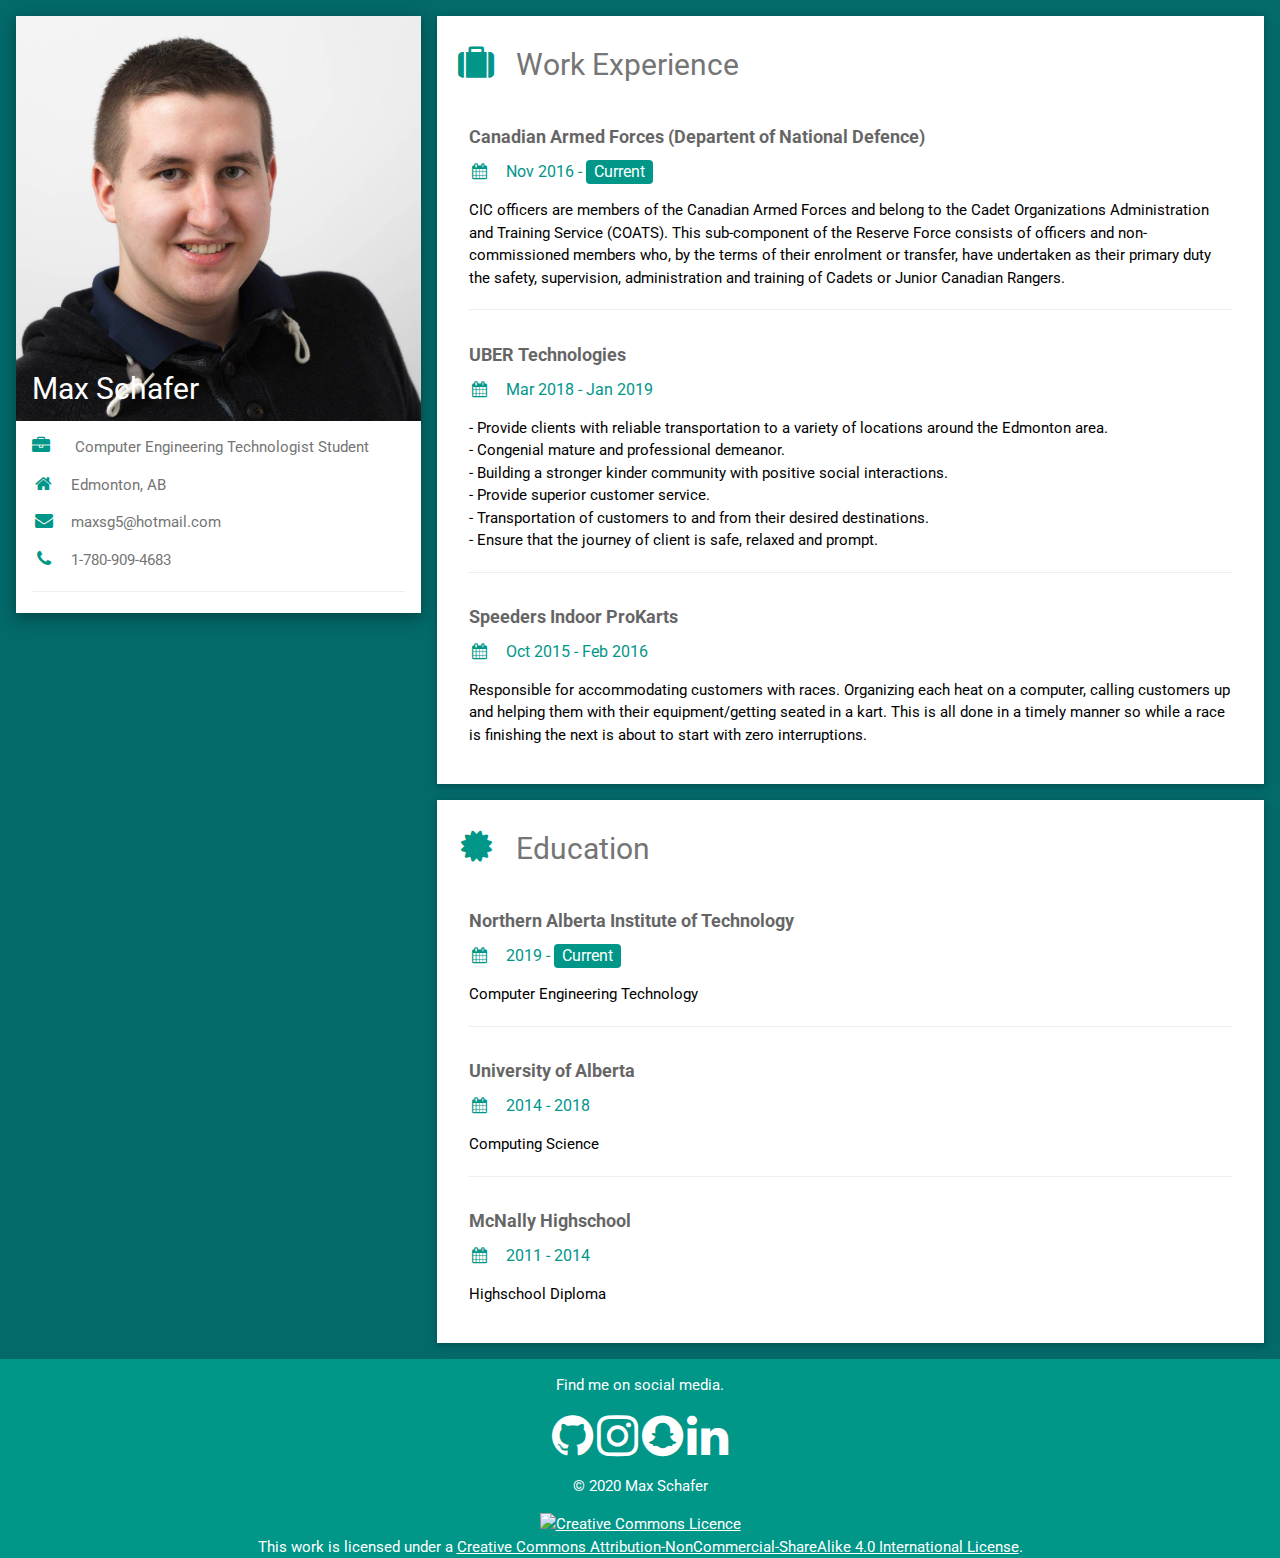
==== index.html @ 4a939232 "Add files via upload" ====
<!DOCTYPE html>
<html>
<title>Max Schafer</title>
<meta charset="UTF-8">
<meta name="viewport" content="width=device-width, initial-scale=1">
<link rel="stylesheet" href="https://www.w3schools.com/w3css/4/w3.css">
<link rel='stylesheet' href='https://fonts.googleapis.com/css?family=Roboto'>
<link rel="stylesheet" href="https://cdnjs.cloudflare.com/ajax/libs/font-awesome/4.7.0/css/font-awesome.min.css">
<style>
  html,
  body,
  h1,
  h2,
  h3,
  h4,
  h5,
  h6 {
    font-family: "Roboto", sans-serif
  }
</style>

<body style="background-color: rgb(4, 105, 105);">

  <!-- Page Container -->
  <div class="w3-content w3-margin-top" style="max-width:1400px;">

    <!-- The Grid -->
    <div class="w3-row-padding">

      <!-- Left Column -->
      <div class="w3-third">

        <div class="w3-white w3-text-grey w3-card-4">
          <div class="w3-display-container">
            <img src="./images/MaxPortrate.jpg" style="width:100%" alt="Avatar">
            <div class="w3-display-bottomleft w3-container w3-text-white">
              <h2>Max Schafer</h2>
            </div>
          </div>
          <div class="w3-container">
            <p><i class="fa fa-briefcase fa-fw w3-margin-right w3-large w3-text-teal" style="text-align: left;"></i><span> Computer Engineering Technologist Student</span></p>
            <p><i class="fa fa-home fa-fw w3-margin-right w3-large w3-text-teal"></i>Edmonton, AB</p>
            <p><i class="fa fa-envelope fa-fw w3-margin-right w3-large w3-text-teal"></i>maxsg5@hotmail.com</p>
            <p><i class="fa fa-phone fa-fw w3-margin-right w3-large w3-text-teal"></i>1-780-909-4683</p>
            <hr>

            <!-- <p class="w3-large"><b><i class="fa fa-asterisk fa-fw w3-margin-right w3-text-teal"></i>Skills</b></p>
          <p>Adobe Photoshop</p>
          <div class="w3-light-grey w3-round-xlarge w3-small">
            <div class="w3-container w3-center w3-round-xlarge w3-teal" style="width:90%">90%</div>
          </div>
          <p>Photography</p>
          <div class="w3-light-grey w3-round-xlarge w3-small">
            <div class="w3-container w3-center w3-round-xlarge w3-teal" style="width:80%">
              <div class="w3-center w3-text-white">80%</div>
            </div>
          </div>
          <p>Illustrator</p>
          <div class="w3-light-grey w3-round-xlarge w3-small">
            <div class="w3-container w3-center w3-round-xlarge w3-teal" style="width:75%">75%</div>
          </div>
          <p>Media</p>
          <div class="w3-light-grey w3-round-xlarge w3-small">
            <div class="w3-container w3-center w3-round-xlarge w3-teal" style="width:50%">50%</div>
          </div>
          <br> -->

            <!-- <p class="w3-large w3-text-theme"><b><i class="fa fa-globe fa-fw w3-margin-right w3-text-teal"></i>Languages</b></p>
          <p>English</p>
          <div class="w3-light-grey w3-round-xlarge">
            <div class="w3-round-xlarge w3-teal" style="height:24px;width:100%"></div>
          </div>
          <p>Spanish</p>
          <div class="w3-light-grey w3-round-xlarge">
            <div class="w3-round-xlarge w3-teal" style="height:24px;width:55%"></div>
          </div>
          <p>German</p>
          <div class="w3-light-grey w3-round-xlarge">
            <div class="w3-round-xlarge w3-teal" style="height:24px;width:25%"></div>
          </div>
          <br> -->
          </div>
        </div><br>

        <!-- End Left Column -->
      </div>

      <!-- Right Column -->
      <div class="w3-twothird">

        <div class="w3-container w3-card w3-white w3-margin-bottom">
          <h2 class="w3-text-grey w3-padding-16"><i
              class="fa fa-suitcase fa-fw w3-margin-right w3-xxlarge w3-text-teal"></i>Work Experience</h2>
          <div class="w3-container">
            <h5 class="w3-opacity"><b>Canadian Armed Forces (Departent of National Defence)</b></h5>
            <h6 class="w3-text-teal"><i class="fa fa-calendar fa-fw w3-margin-right"></i>Nov 2016 - <span
                class="w3-tag w3-teal w3-round">Current</span></h6>
            <p>CIC officers are members of the Canadian Armed Forces and belong to the Cadet Organizations
              Administration and Training Service (COATS). This sub-component of the Reserve Force consists of officers
              and non-commissioned members who, by the terms of their enrolment or transfer, have undertaken as their
              primary duty the safety, supervision, administration and training of Cadets or Junior Canadian Rangers.
            </p>
            <hr>
          </div>
          <div class="w3-container">
            <h5 class="w3-opacity"><b>UBER Technologies</b></h5>
            <h6 class="w3-text-teal"><i class="fa fa-calendar fa-fw w3-margin-right"></i>Mar 2018 - Jan 2019</h6>
            <p>- Provide clients with reliable transportation to a variety of locations around the Edmonton area. <br>

              - Congenial mature and professional demeanor. <br>

              - Building a stronger kinder community with positive social interactions. <br>

              - Provide superior customer service. <br>

              - Transportation of customers to and from their desired destinations. <br>

              - Ensure that the journey of client is safe, relaxed and prompt.</p>
            <hr>
          </div>
          <div class="w3-container">
            <h5 class="w3-opacity"><b>Speeders Indoor ProKarts</b></h5>
            <h6 class="w3-text-teal"><i class="fa fa-calendar fa-fw w3-margin-right"></i>Oct 2015 - Feb 2016</h6>
            <p>Responsible for accommodating customers with races. Organizing each heat on a computer, calling customers
              up and helping them with their equipment/getting seated in a kart. This is all done in a timely manner so
              while a race is finishing the next is about to start with zero interruptions. </p><br>
          </div>
        </div>

        <div class="w3-container w3-card w3-white">
          <h2 class="w3-text-grey w3-padding-16"><i
              class="fa fa-certificate fa-fw w3-margin-right w3-xxlarge w3-text-teal"></i>Education</h2>
          <div class="w3-container">
            <h5 class="w3-opacity"><b>Northern Alberta Institute of Technology</b></h5>
            <h6 class="w3-text-teal"><i class="fa fa-calendar fa-fw w3-margin-right"></i>2019 - <span
                class="w3-tag w3-teal w3-round">Current</span> </h6>
            <p>Computer Engineering Technology</p>
            <hr>
          </div>
          <div class="w3-container">
            <h5 class="w3-opacity"><b>University of Alberta</b></h5>
            <h6 class="w3-text-teal"><i class="fa fa-calendar fa-fw w3-margin-right"></i>2014 - 2018</h6>
            <p>Computing Science</p>
            <hr>
          </div>
          <div class="w3-container">
            <h5 class="w3-opacity"><b>McNally Highschool</b></h5>
            <h6 class="w3-text-teal"><i class="fa fa-calendar fa-fw w3-margin-right"></i>2011 - 2014</h6>
            <p>Highschool Diploma</p><br>
          </div>
        </div>

        <!-- End Right Column -->
      </div>

      <!-- End Grid -->
    </div>

    <!-- End Page Container -->
  </div>
  <div>
    <!-- <script type="text/javascript" src="https://form.jotform.com/jsform/200468021075244"></script> -->
    
    <script src="https://form.jotform.com/cardforms/feedbackEmbedButton.min.js"></script>
    <script>
      new JF_FeedbackEmbedButton({
        
        buttonText: "Get Feedback",
        buttonFontColor: "#FFFFFF",
        buttonBackgroundColor: "#007FEF",
        buttonSide: "Bottom",
        buttonAlign: "Right",
        buttonIcon: "questionMark",
        formId: 200468021075244
      });
    </script>
    
  </div>

  <footer class="w3-container w3-teal w3-center w3-margin-top">
    <p>Find me on social media.</p>
    
    <a href="https://github.com/maxsg5"><i class="fa fa-github w3-hover-opacity" style="font-size: 48px;"> </i></a>
    <a href="https://www.instagram.com/maxsg5/"><i class="fa fa-instagram w3-hover-opacity" style="font-size: 48px;"> </i></a>
    <a href="./snapcode.html"><i class="fa fa-snapchat w3-hover-opacity"style="font-size: 48px;"></i></a>
    
    
   <a href="https://www.linkedin.com/in/max-schafer-111237116/"> <i class="fa fa-linkedin w3-hover-opacity"style="font-size: 48px;"> </i></a>
    <p>&copy; 2020 Max Schafer</p>
    <a rel="license" href="http://creativecommons.org/licenses/by-nc-sa/4.0/"><img alt="Creative Commons Licence" style="border-width:0" src="https://i.creativecommons.org/l/by-nc-sa/4.0/80x15.png" /></a><br />This work is licensed under a <a rel="license" href="http://creativecommons.org/licenses/by-nc-sa/4.0/">Creative Commons Attribution-NonCommercial-ShareAlike 4.0 International License</a>.
  </footer>


  <!-- The core Firebase JS SDK is always required and must be listed first -->
<script src="https://www.gstatic.com/firebasejs/7.8.2/firebase-app.js"></script>

<!-- TODO: Add SDKs for Firebase products that you want to use
     https://firebase.google.com/docs/web/setup#available-libraries -->
<script src="https://www.gstatic.com/firebasejs/7.8.2/firebase-analytics.js"></script>

<script>
  // Your web app's Firebase configuration
  var firebaseConfig = {
    apiKey: "AIzaSyDOmaVkxDF9QyHuvHwmJNQAxhRrJM0DXfo",
    authDomain: "test-768f8.firebaseapp.com",
    databaseURL: "https://test-768f8.firebaseio.com",
    projectId: "test-768f8",
    storageBucket: "test-768f8.appspot.com",
    messagingSenderId: "514478300802",
    appId: "1:514478300802:web:edddce5c57ecd066829e9b",
    measurementId: "G-LWN99QK618"
  };
  // Initialize Firebase
  firebase.initializeApp(firebaseConfig);
  firebase.analytics();
</script>


</body>

</html>
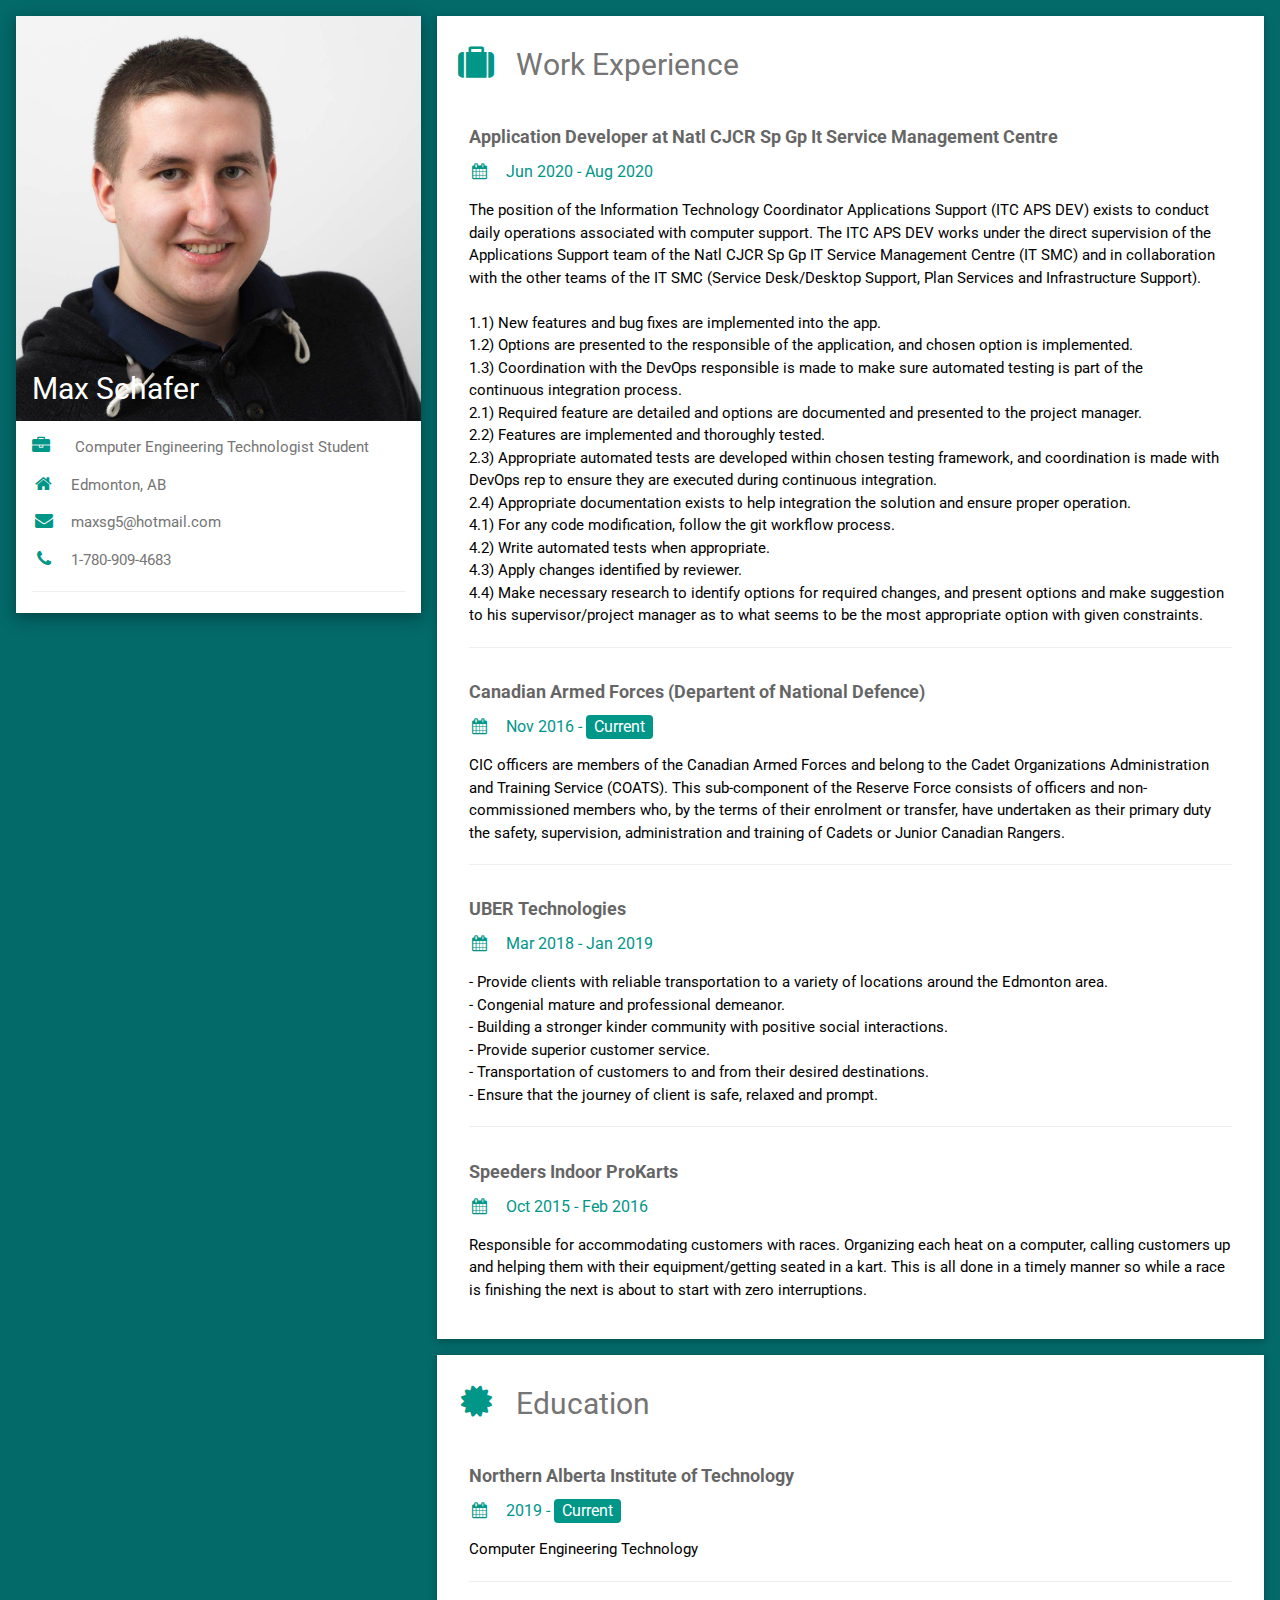
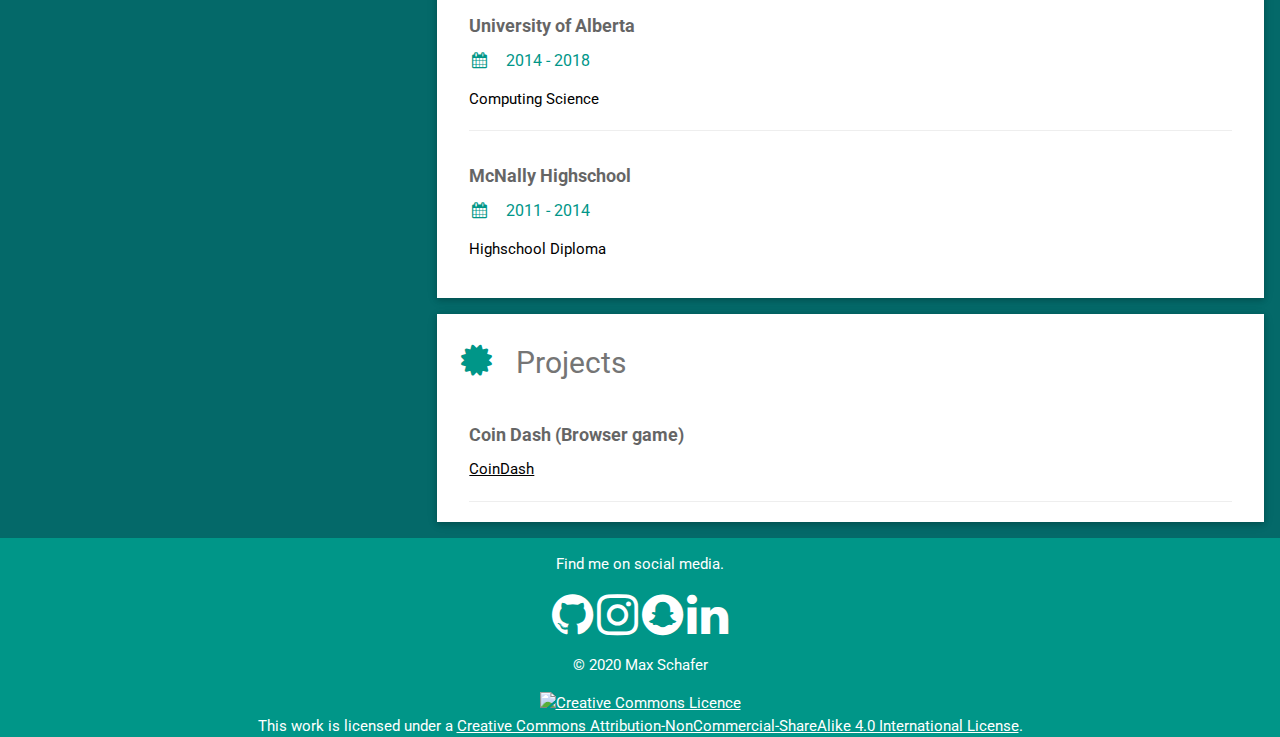
==== commit af109872: "Update index.html" ====
--- a/index.html
+++ b/index.html
@@ -38,7 +38,8 @@
             </div>
           </div>
           <div class="w3-container">
-            <p><i class="fa fa-briefcase fa-fw w3-margin-right w3-large w3-text-teal" style="text-align: left;"></i><span> Computer Engineering Technologist Student</span></p>
+            <p><i class="fa fa-briefcase fa-fw w3-margin-right w3-large w3-text-teal"
+                style="text-align: left;"></i><span> Computer Engineering Technologist Student</span></p>
             <p><i class="fa fa-home fa-fw w3-margin-right w3-large w3-text-teal"></i>Edmonton, AB</p>
             <p><i class="fa fa-envelope fa-fw w3-margin-right w3-large w3-text-teal"></i>maxsg5@hotmail.com</p>
             <p><i class="fa fa-phone fa-fw w3-margin-right w3-large w3-text-teal"></i>1-780-909-4683</p>
@@ -91,6 +92,39 @@
         <div class="w3-container w3-card w3-white w3-margin-bottom">
           <h2 class="w3-text-grey w3-padding-16"><i
               class="fa fa-suitcase fa-fw w3-margin-right w3-xxlarge w3-text-teal"></i>Work Experience</h2>
+
+          <div class="w3-container">
+            <h5 class="w3-opacity"><b>Application Developer at Natl CJCR Sp Gp It Service Management Centre</b></h5>
+            <h6 class="w3-text-teal"><i class="fa fa-calendar fa-fw w3-margin-right"></i>Jun 2020 - Aug 2020</h6>
+            <p>The position of the Information Technology Coordinator Applications Support (ITC APS DEV) exists to
+              conduct daily operations associated with computer support. The ITC APS DEV works under the direct
+              supervision of the Applications Support team of the Natl CJCR Sp Gp IT Service Management Centre (IT SMC)
+              and in collaboration with the other teams of the IT SMC (Service Desk/Desktop Support, Plan Services and
+              Infrastructure Support). <br> <br>
+
+              1.1) New features and bug fixes are implemented into the app. <br>
+              1.2) Options are presented to the responsible of the application, and chosen option is implemented.<br>
+              1.3) Coordination with the DevOps responsible is made to make sure automated testing is part of the<br>
+                  continuous integration process. <br>
+
+              2.1) Required feature are detailed and options are documented and presented to the project manager.<br>
+              2.2) Features are implemented and thoroughly tested.<br>
+              2.3) Appropriate automated tests are developed within chosen testing framework, and coordination is made
+                   with DevOps rep to ensure they are executed during continuous integration.<br>
+              2.4) Appropriate documentation exists to help integration the solution and ensure proper operation.<br>
+
+              4.1) For any code modification, follow the git workflow process.<br>
+              4.2) Write automated tests when appropriate.<br>
+              4.3) Apply changes identified by reviewer.<br>
+              4.4) Make necessary research to identify options for required changes, and present options and make
+              suggestion to his supervisor/project manager as to what seems to be the most appropriate option with given
+              constraints. <br>
+
+            </p>
+            <hr>
+          </div>
+
+
           <div class="w3-container">
             <h5 class="w3-opacity"><b>Canadian Armed Forces (Departent of National Defence)</b></h5>
             <h6 class="w3-text-teal"><i class="fa fa-calendar fa-fw w3-margin-right"></i>Nov 2016 - <span
@@ -127,7 +161,7 @@
           </div>
         </div>
 
-        <div class="w3-container w3-card w3-white">
+        <div class="w3-container w3-card w3-white w3-margin-bottom">
           <h2 class="w3-text-grey w3-padding-16"><i
               class="fa fa-certificate fa-fw w3-margin-right w3-xxlarge w3-text-teal"></i>Education</h2>
           <div class="w3-container">
@@ -150,6 +184,15 @@
           </div>
         </div>
 
+        <div class="w3-container w3-card w3-white">
+          <h2 class="w3-text-grey w3-padding-16"><i
+              class="fa fa-certificate fa-fw w3-margin-right w3-xxlarge w3-text-teal"></i>Projects</h2>
+              <div class="w3-container">
+                <h5 class="w3-opacity"><b>Coin Dash (Browser game)</b></h5>
+                <a href="https://maxsg5.github.io/CoinDash/">CoinDash</a>
+                <hr>
+              </div>
+
         <!-- End Right Column -->
       </div>
 
@@ -160,11 +203,11 @@
   </div>
   <div>
     <!-- <script type="text/javascript" src="https://form.jotform.com/jsform/200468021075244"></script> -->
-    
+
     <script src="https://form.jotform.com/cardforms/feedbackEmbedButton.min.js"></script>
     <script>
       new JF_FeedbackEmbedButton({
-        
+
         buttonText: "Get Feedback",
         buttonFontColor: "#FFFFFF",
         buttonBackgroundColor: "#007FEF",
@@ -174,46 +217,51 @@
         formId: 200468021075244
       });
     </script>
-    
+
   </div>
 
   <footer class="w3-container w3-teal w3-center w3-margin-top">
     <p>Find me on social media.</p>
-    
+
     <a href="https://github.com/maxsg5"><i class="fa fa-github w3-hover-opacity" style="font-size: 48px;"> </i></a>
-    <a href="https://www.instagram.com/maxsg5/"><i class="fa fa-instagram w3-hover-opacity" style="font-size: 48px;"> </i></a>
-    <a href="./snapcode.html"><i class="fa fa-snapchat w3-hover-opacity"style="font-size: 48px;"></i></a>
-    
-    
-   <a href="https://www.linkedin.com/in/max-schafer-111237116/"> <i class="fa fa-linkedin w3-hover-opacity"style="font-size: 48px;"> </i></a>
+    <a href="https://www.instagram.com/maxsg5/"><i class="fa fa-instagram w3-hover-opacity" style="font-size: 48px;">
+      </i></a>
+    <a href="./snapcode.html"><i class="fa fa-snapchat w3-hover-opacity" style="font-size: 48px;"></i></a>
+
+
+    <a href="https://www.linkedin.com/in/max-schafer-111237116/"> <i class="fa fa-linkedin w3-hover-opacity"
+        style="font-size: 48px;"> </i></a>
     <p>&copy; 2020 Max Schafer</p>
-    <a rel="license" href="http://creativecommons.org/licenses/by-nc-sa/4.0/"><img alt="Creative Commons Licence" style="border-width:0" src="https://i.creativecommons.org/l/by-nc-sa/4.0/80x15.png" /></a><br />This work is licensed under a <a rel="license" href="http://creativecommons.org/licenses/by-nc-sa/4.0/">Creative Commons Attribution-NonCommercial-ShareAlike 4.0 International License</a>.
+    <a rel="license" href="http://creativecommons.org/licenses/by-nc-sa/4.0/"><img alt="Creative Commons Licence"
+        style="border-width:0" src="https://i.creativecommons.org/l/by-nc-sa/4.0/80x15.png" /></a><br />This work is
+    licensed under a <a rel="license" href="http://creativecommons.org/licenses/by-nc-sa/4.0/">Creative Commons
+      Attribution-NonCommercial-ShareAlike 4.0 International License</a>.
   </footer>
 
 
   <!-- The core Firebase JS SDK is always required and must be listed first -->
-<script src="https://www.gstatic.com/firebasejs/7.8.2/firebase-app.js"></script>
-
-<!-- TODO: Add SDKs for Firebase products that you want to use
+  <script src="https://www.gstatic.com/firebasejs/7.8.2/firebase-app.js"></script>
+
+  <!-- TODO: Add SDKs for Firebase products that you want to use
      https://firebase.google.com/docs/web/setup#available-libraries -->
-<script src="https://www.gstatic.com/firebasejs/7.8.2/firebase-analytics.js"></script>
-
-<script>
-  // Your web app's Firebase configuration
-  var firebaseConfig = {
-    apiKey: "AIzaSyDOmaVkxDF9QyHuvHwmJNQAxhRrJM0DXfo",
-    authDomain: "test-768f8.firebaseapp.com",
-    databaseURL: "https://test-768f8.firebaseio.com",
-    projectId: "test-768f8",
-    storageBucket: "test-768f8.appspot.com",
-    messagingSenderId: "514478300802",
-    appId: "1:514478300802:web:edddce5c57ecd066829e9b",
-    measurementId: "G-LWN99QK618"
-  };
-  // Initialize Firebase
-  firebase.initializeApp(firebaseConfig);
-  firebase.analytics();
-</script>
+  <script src="https://www.gstatic.com/firebasejs/7.8.2/firebase-analytics.js"></script>
+
+  <script>
+    // Your web app's Firebase configuration
+    var firebaseConfig = {
+      apiKey: "AIzaSyDOmaVkxDF9QyHuvHwmJNQAxhRrJM0DXfo",
+      authDomain: "test-768f8.firebaseapp.com",
+      databaseURL: "https://test-768f8.firebaseio.com",
+      projectId: "test-768f8",
+      storageBucket: "test-768f8.appspot.com",
+      messagingSenderId: "514478300802",
+      appId: "1:514478300802:web:edddce5c57ecd066829e9b",
+      measurementId: "G-LWN99QK618"
+    };
+    // Initialize Firebase
+    firebase.initializeApp(firebaseConfig);
+    firebase.analytics();
+  </script>
 
 
 </body>
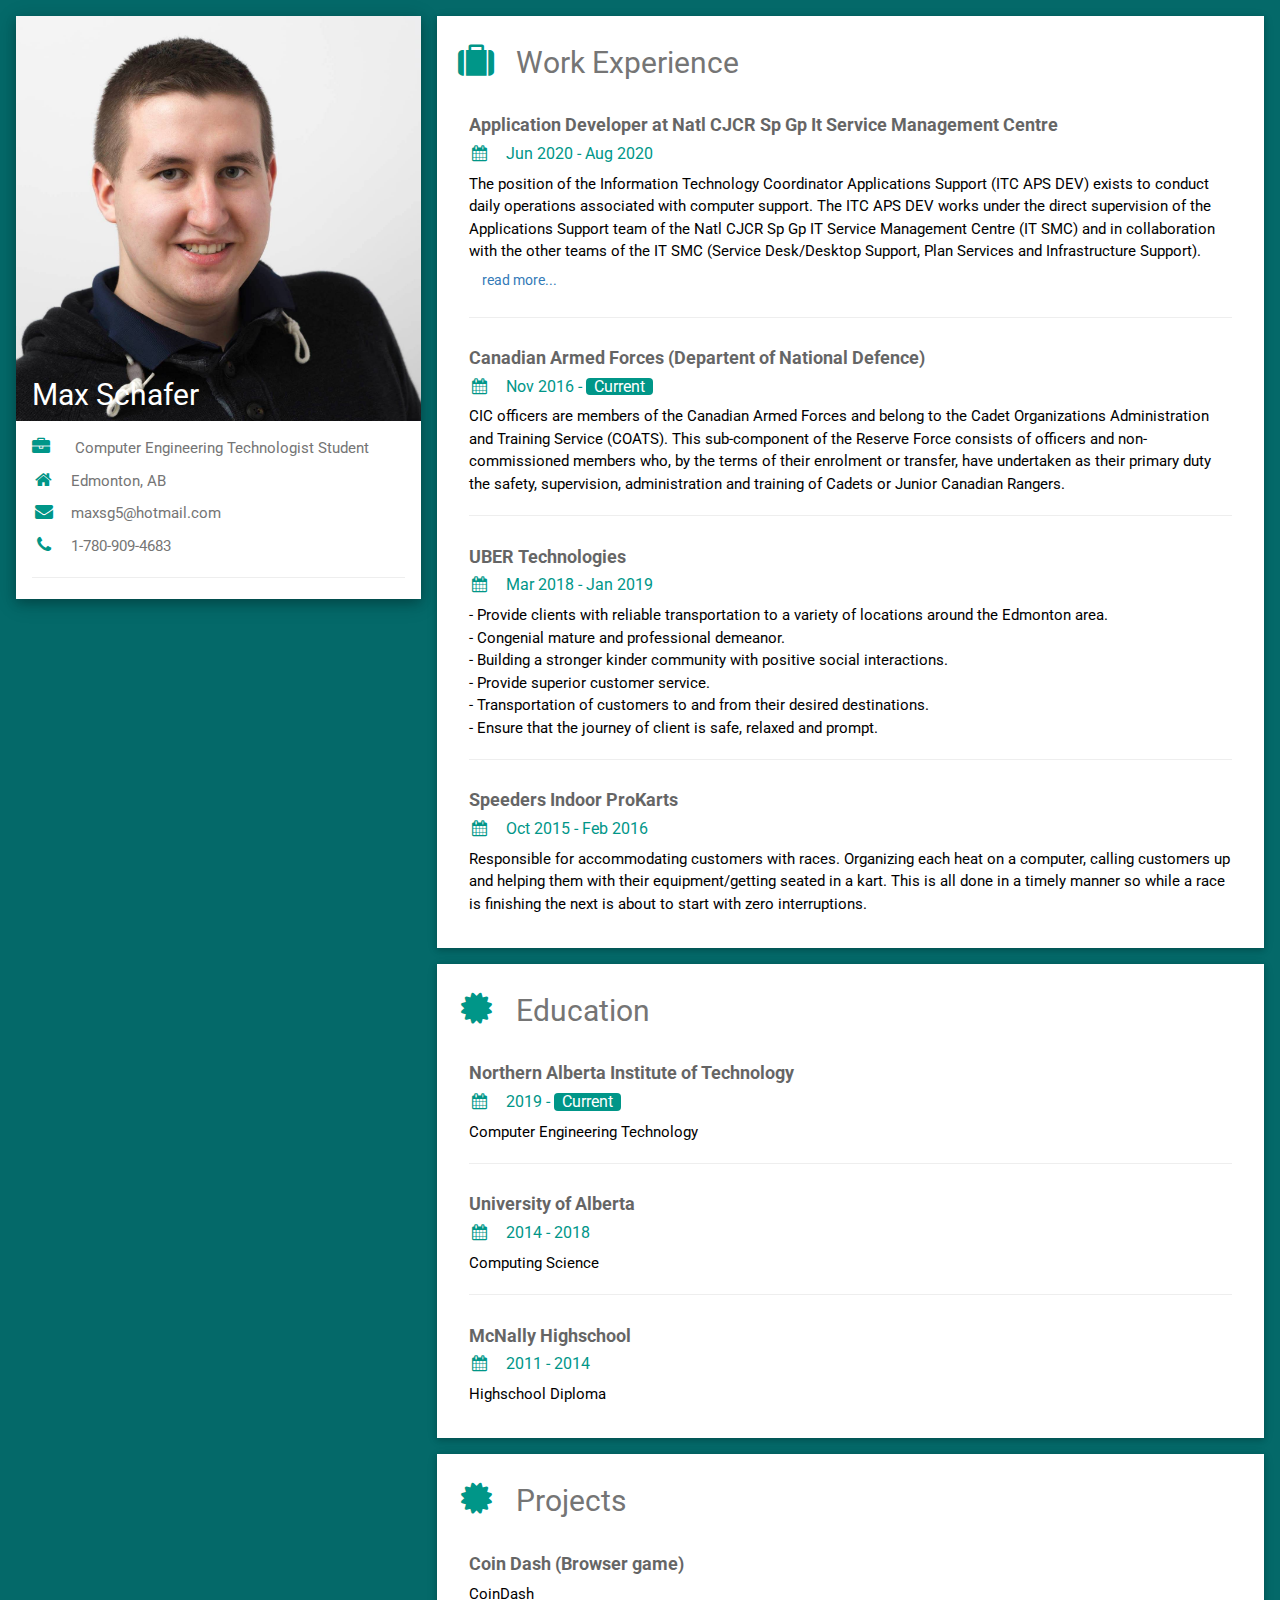
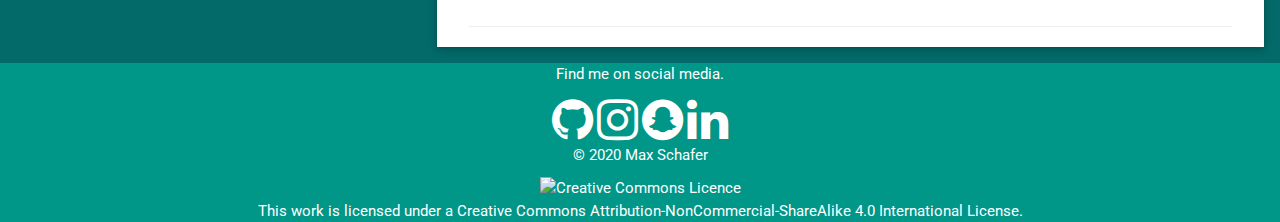
==== commit 3a89b7e3: "Update index.html" ====
--- a/index.html
+++ b/index.html
@@ -3,6 +3,14 @@
 <title>Max Schafer</title>
 <meta charset="UTF-8">
 <meta name="viewport" content="width=device-width, initial-scale=1">
+<!-- Latest compiled and minified CSS -->
+<link rel="stylesheet" href="https://maxcdn.bootstrapcdn.com/bootstrap/3.4.1/css/bootstrap.min.css">
+
+<!-- jQuery library -->
+<script src="https://ajax.googleapis.com/ajax/libs/jquery/3.5.1/jquery.min.js"></script>
+
+<!-- Latest compiled JavaScript -->
+<script src="https://maxcdn.bootstrapcdn.com/bootstrap/3.4.1/js/bootstrap.min.js"></script>
 <link rel="stylesheet" href="https://www.w3schools.com/w3css/4/w3.css">
 <link rel='stylesheet' href='https://fonts.googleapis.com/css?family=Roboto'>
 <link rel="stylesheet" href="https://cdnjs.cloudflare.com/ajax/libs/font-awesome/4.7.0/css/font-awesome.min.css">
@@ -37,7 +45,7 @@
               <h2>Max Schafer</h2>
             </div>
           </div>
-          <div class="w3-container">
+          <div class="w3-container w3-margin-top">
             <p><i class="fa fa-briefcase fa-fw w3-margin-right w3-large w3-text-teal"
                 style="text-align: left;"></i><span> Computer Engineering Technologist Student</span></p>
             <p><i class="fa fa-home fa-fw w3-margin-right w3-large w3-text-teal"></i>Edmonton, AB</p>
@@ -100,17 +108,19 @@
               conduct daily operations associated with computer support. The ITC APS DEV works under the direct
               supervision of the Applications Support team of the Natl CJCR Sp Gp IT Service Management Centre (IT SMC)
               and in collaboration with the other teams of the IT SMC (Service Desk/Desktop Support, Plan Services and
-              Infrastructure Support). <br> <br>
-
+              Infrastructure Support). <br>
+
+              <button type="button" class="btn btn-link" data-toggle="collapse" data-target="#demo">read more...</button>
+            <div id="demo" class="collapse">
               1.1) New features and bug fixes are implemented into the app. <br>
               1.2) Options are presented to the responsible of the application, and chosen option is implemented.<br>
               1.3) Coordination with the DevOps responsible is made to make sure automated testing is part of the<br>
-                  continuous integration process. <br>
+              continuous integration process. <br>
 
               2.1) Required feature are detailed and options are documented and presented to the project manager.<br>
               2.2) Features are implemented and thoroughly tested.<br>
               2.3) Appropriate automated tests are developed within chosen testing framework, and coordination is made
-                   with DevOps rep to ensure they are executed during continuous integration.<br>
+              with DevOps rep to ensure they are executed during continuous integration.<br>
               2.4) Appropriate documentation exists to help integration the solution and ensure proper operation.<br>
 
               4.1) For any code modification, follow the git workflow process.<br>
@@ -118,7 +128,9 @@
               4.3) Apply changes identified by reviewer.<br>
               4.4) Make necessary research to identify options for required changes, and present options and make
               suggestion to his supervisor/project manager as to what seems to be the most appropriate option with given
-              constraints. <br>
+              constraints.
+            </div>
+            
 
             </p>
             <hr>
@@ -187,83 +199,46 @@
         <div class="w3-container w3-card w3-white">
           <h2 class="w3-text-grey w3-padding-16"><i
               class="fa fa-certificate fa-fw w3-margin-right w3-xxlarge w3-text-teal"></i>Projects</h2>
-              <div class="w3-container">
-                <h5 class="w3-opacity"><b>Coin Dash (Browser game)</b></h5>
-                <a href="https://maxsg5.github.io/CoinDash/">CoinDash</a>
-                <hr>
-              </div>
-
-        <!-- End Right Column -->
+          <div class="w3-container">
+            <h5 class="w3-opacity"><b>Coin Dash (Browser game)</b></h5>
+            <a href="https://maxsg5.github.io/CoinDash/">CoinDash</a>
+            <hr>
+          </div>
+
+          <!-- End Right Column -->
+        </div>
+
+        <!-- End Grid -->
       </div>
 
-      <!-- End Grid -->
+      <!-- End Page Container -->
     </div>
-
-    <!-- End Page Container -->
-  </div>
-  <div>
-    <!-- <script type="text/javascript" src="https://form.jotform.com/jsform/200468021075244"></script> -->
-
-    <script src="https://form.jotform.com/cardforms/feedbackEmbedButton.min.js"></script>
-    <script>
-      new JF_FeedbackEmbedButton({
-
-        buttonText: "Get Feedback",
-        buttonFontColor: "#FFFFFF",
-        buttonBackgroundColor: "#007FEF",
-        buttonSide: "Bottom",
-        buttonAlign: "Right",
-        buttonIcon: "questionMark",
-        formId: 200468021075244
-      });
-    </script>
-
-  </div>
-
-  <footer class="w3-container w3-teal w3-center w3-margin-top">
-    <p>Find me on social media.</p>
-
-    <a href="https://github.com/maxsg5"><i class="fa fa-github w3-hover-opacity" style="font-size: 48px;"> </i></a>
-    <a href="https://www.instagram.com/maxsg5/"><i class="fa fa-instagram w3-hover-opacity" style="font-size: 48px;">
-      </i></a>
-    <a href="./snapcode.html"><i class="fa fa-snapchat w3-hover-opacity" style="font-size: 48px;"></i></a>
-
-
-    <a href="https://www.linkedin.com/in/max-schafer-111237116/"> <i class="fa fa-linkedin w3-hover-opacity"
-        style="font-size: 48px;"> </i></a>
-    <p>&copy; 2020 Max Schafer</p>
-    <a rel="license" href="http://creativecommons.org/licenses/by-nc-sa/4.0/"><img alt="Creative Commons Licence"
-        style="border-width:0" src="https://i.creativecommons.org/l/by-nc-sa/4.0/80x15.png" /></a><br />This work is
-    licensed under a <a rel="license" href="http://creativecommons.org/licenses/by-nc-sa/4.0/">Creative Commons
-      Attribution-NonCommercial-ShareAlike 4.0 International License</a>.
-  </footer>
-
-
-  <!-- The core Firebase JS SDK is always required and must be listed first -->
-  <script src="https://www.gstatic.com/firebasejs/7.8.2/firebase-app.js"></script>
-
-  <!-- TODO: Add SDKs for Firebase products that you want to use
-     https://firebase.google.com/docs/web/setup#available-libraries -->
-  <script src="https://www.gstatic.com/firebasejs/7.8.2/firebase-analytics.js"></script>
-
-  <script>
-    // Your web app's Firebase configuration
-    var firebaseConfig = {
-      apiKey: "AIzaSyDOmaVkxDF9QyHuvHwmJNQAxhRrJM0DXfo",
-      authDomain: "test-768f8.firebaseapp.com",
-      databaseURL: "https://test-768f8.firebaseio.com",
-      projectId: "test-768f8",
-      storageBucket: "test-768f8.appspot.com",
-      messagingSenderId: "514478300802",
-      appId: "1:514478300802:web:edddce5c57ecd066829e9b",
-      measurementId: "G-LWN99QK618"
-    };
-    // Initialize Firebase
-    firebase.initializeApp(firebaseConfig);
-    firebase.analytics();
-  </script>
+    
+
+    <footer class="w3-container w3-teal w3-center w3-margin-top">
+      <p>Find me on social media.</p>
+
+      <a href="https://github.com/maxsg5"><i class="fa fa-github w3-hover-opacity" style="font-size: 48px;"> </i></a>
+      <a href="https://www.instagram.com/maxsg5/"><i class="fa fa-instagram w3-hover-opacity" style="font-size: 48px;">
+        </i></a>
+      <a href="./snapcode.html"><i class="fa fa-snapchat w3-hover-opacity" style="font-size: 48px;"></i></a>
+
+
+      <a href="https://www.linkedin.com/in/max-schafer-111237116/"> <i class="fa fa-linkedin w3-hover-opacity"
+          style="font-size: 48px;"> </i></a>
+      <p>&copy; 2020 Max Schafer</p>
+      <a rel="license" href="http://creativecommons.org/licenses/by-nc-sa/4.0/"><img alt="Creative Commons Licence"
+          style="border-width:0" src="https://i.creativecommons.org/l/by-nc-sa/4.0/80x15.png" /></a><br />This work is
+      licensed under a <a rel="license" href="http://creativecommons.org/licenses/by-nc-sa/4.0/">Creative Commons
+        Attribution-NonCommercial-ShareAlike 4.0 International License</a>.
+    </footer>
+
+
+
+
+   
 
 
 </body>
 
-</html>+</html>
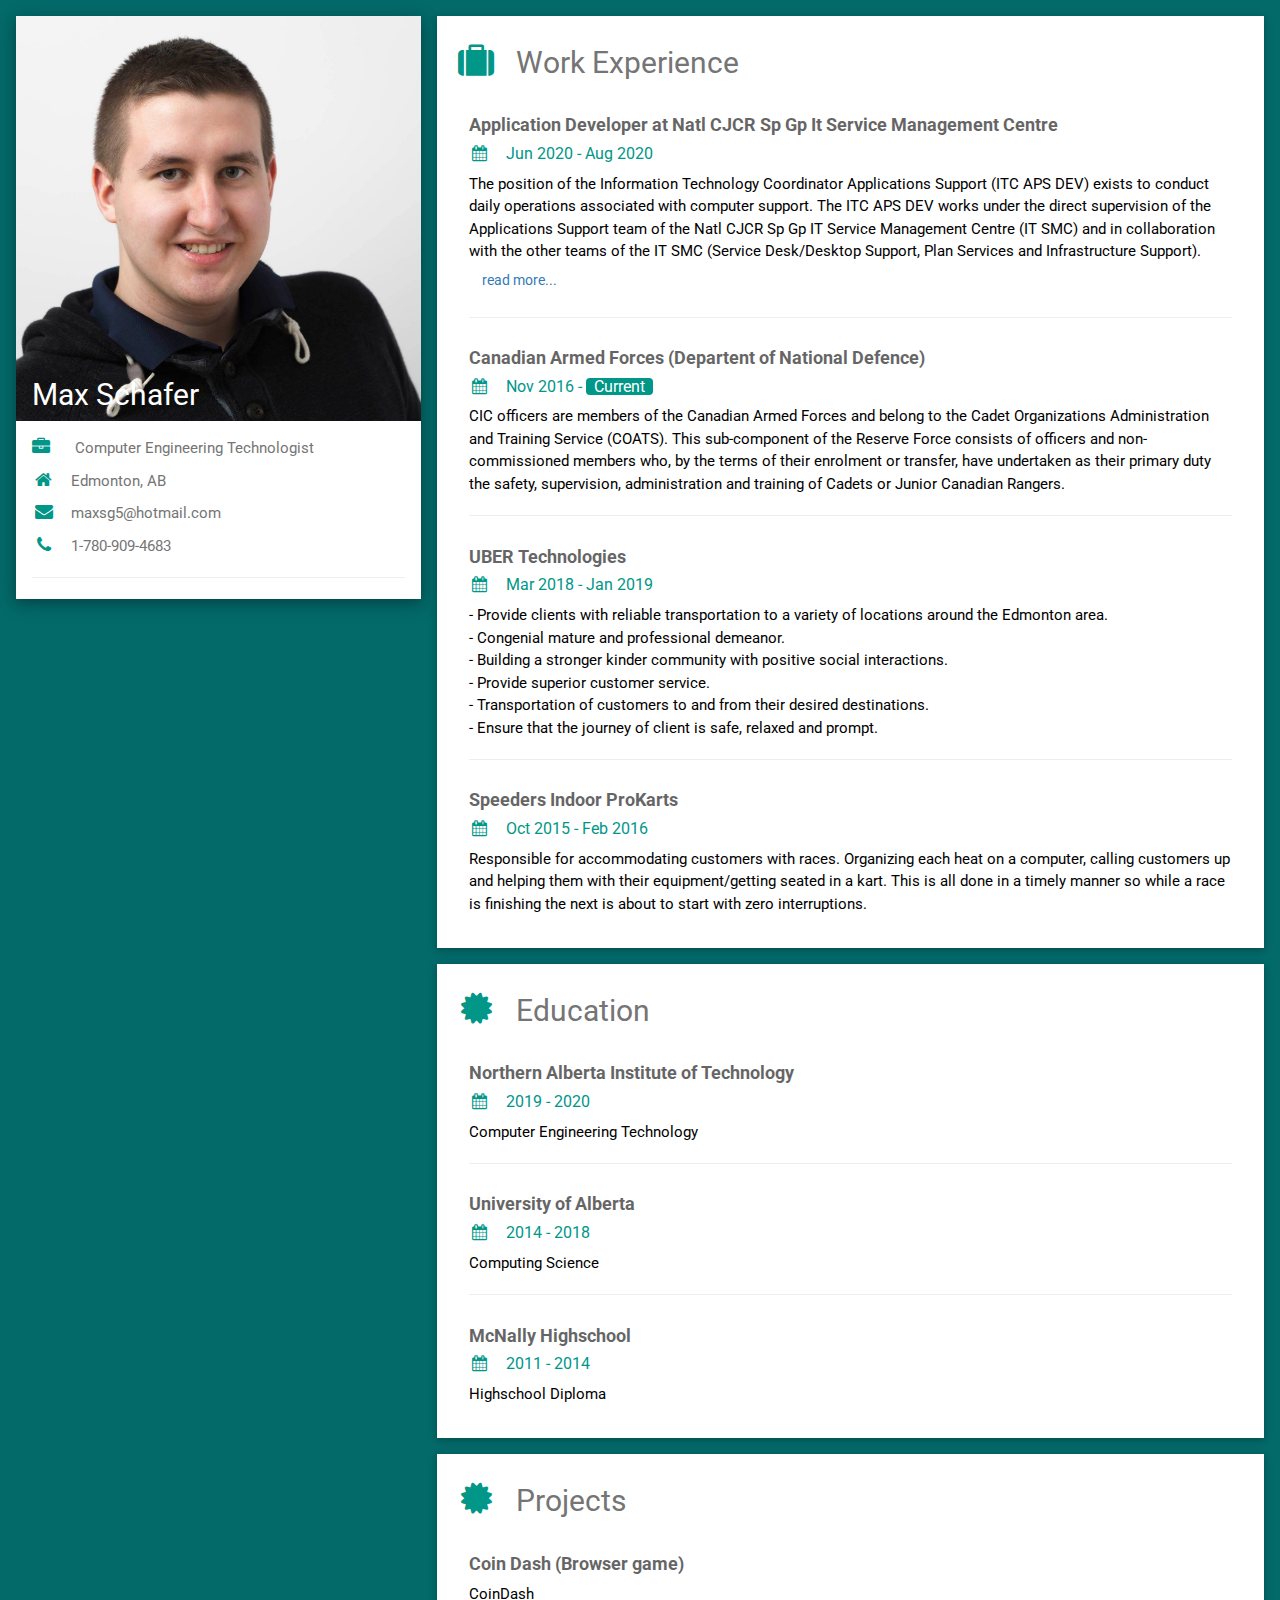
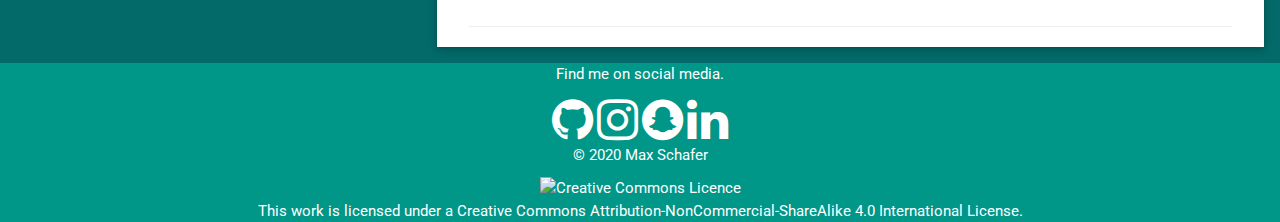
==== commit d34ae032: "Update index.html" ====
--- a/index.html
+++ b/index.html
@@ -47,47 +47,13 @@
           </div>
           <div class="w3-container w3-margin-top">
             <p><i class="fa fa-briefcase fa-fw w3-margin-right w3-large w3-text-teal"
-                style="text-align: left;"></i><span> Computer Engineering Technologist Student</span></p>
+                style="text-align: left;"></i><span> Computer Engineering Technologist</span></p>
             <p><i class="fa fa-home fa-fw w3-margin-right w3-large w3-text-teal"></i>Edmonton, AB</p>
             <p><i class="fa fa-envelope fa-fw w3-margin-right w3-large w3-text-teal"></i>maxsg5@hotmail.com</p>
             <p><i class="fa fa-phone fa-fw w3-margin-right w3-large w3-text-teal"></i>1-780-909-4683</p>
             <hr>
 
-            <!-- <p class="w3-large"><b><i class="fa fa-asterisk fa-fw w3-margin-right w3-text-teal"></i>Skills</b></p>
-          <p>Adobe Photoshop</p>
-          <div class="w3-light-grey w3-round-xlarge w3-small">
-            <div class="w3-container w3-center w3-round-xlarge w3-teal" style="width:90%">90%</div>
-          </div>
-          <p>Photography</p>
-          <div class="w3-light-grey w3-round-xlarge w3-small">
-            <div class="w3-container w3-center w3-round-xlarge w3-teal" style="width:80%">
-              <div class="w3-center w3-text-white">80%</div>
-            </div>
-          </div>
-          <p>Illustrator</p>
-          <div class="w3-light-grey w3-round-xlarge w3-small">
-            <div class="w3-container w3-center w3-round-xlarge w3-teal" style="width:75%">75%</div>
-          </div>
-          <p>Media</p>
-          <div class="w3-light-grey w3-round-xlarge w3-small">
-            <div class="w3-container w3-center w3-round-xlarge w3-teal" style="width:50%">50%</div>
-          </div>
-          <br> -->
-
-            <!-- <p class="w3-large w3-text-theme"><b><i class="fa fa-globe fa-fw w3-margin-right w3-text-teal"></i>Languages</b></p>
-          <p>English</p>
-          <div class="w3-light-grey w3-round-xlarge">
-            <div class="w3-round-xlarge w3-teal" style="height:24px;width:100%"></div>
-          </div>
-          <p>Spanish</p>
-          <div class="w3-light-grey w3-round-xlarge">
-            <div class="w3-round-xlarge w3-teal" style="height:24px;width:55%"></div>
-          </div>
-          <p>German</p>
-          <div class="w3-light-grey w3-round-xlarge">
-            <div class="w3-round-xlarge w3-teal" style="height:24px;width:25%"></div>
-          </div>
-          <br> -->
+
           </div>
         </div><br>
 
@@ -178,8 +144,7 @@
               class="fa fa-certificate fa-fw w3-margin-right w3-xxlarge w3-text-teal"></i>Education</h2>
           <div class="w3-container">
             <h5 class="w3-opacity"><b>Northern Alberta Institute of Technology</b></h5>
-            <h6 class="w3-text-teal"><i class="fa fa-calendar fa-fw w3-margin-right"></i>2019 - <span
-                class="w3-tag w3-teal w3-round">Current</span> </h6>
+            <h6 class="w3-text-teal"><i class="fa fa-calendar fa-fw w3-margin-right"></i>2019 - 2020 </h6>
             <p>Computer Engineering Technology</p>
             <hr>
           </div>
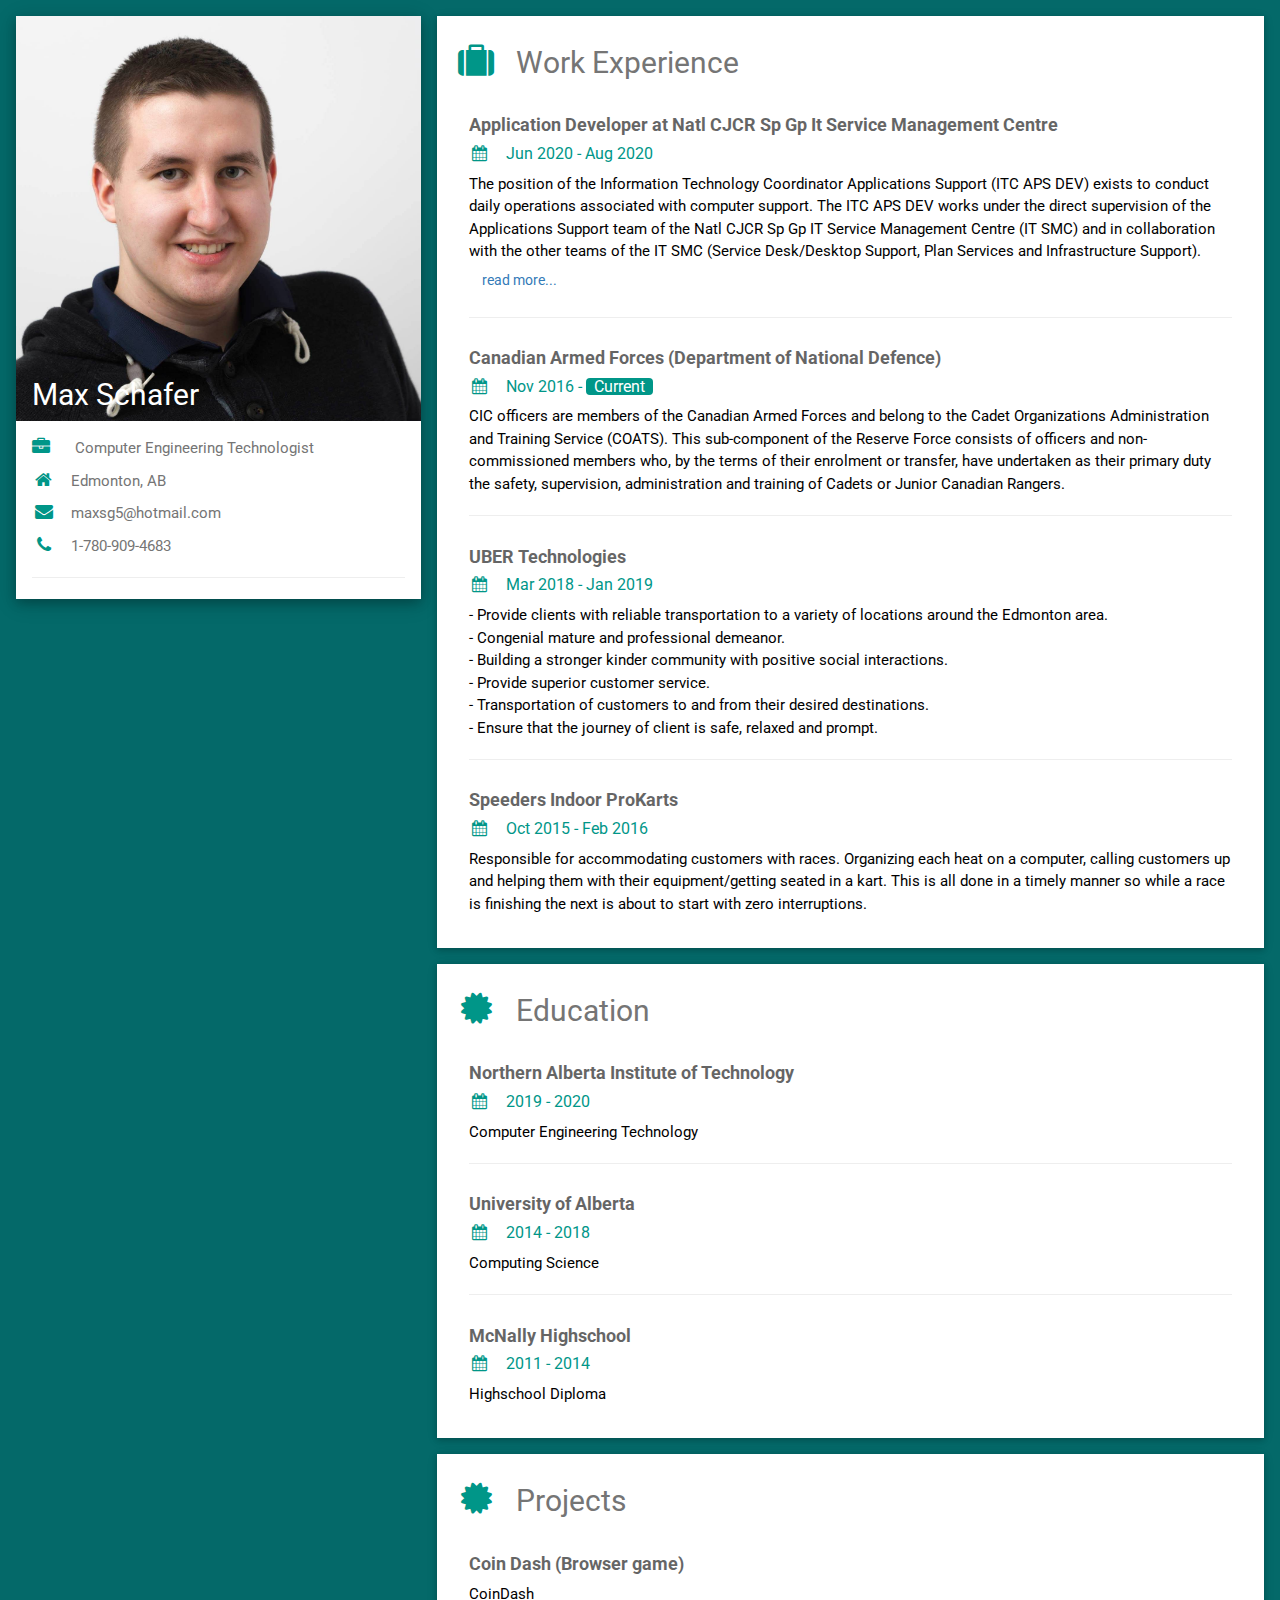
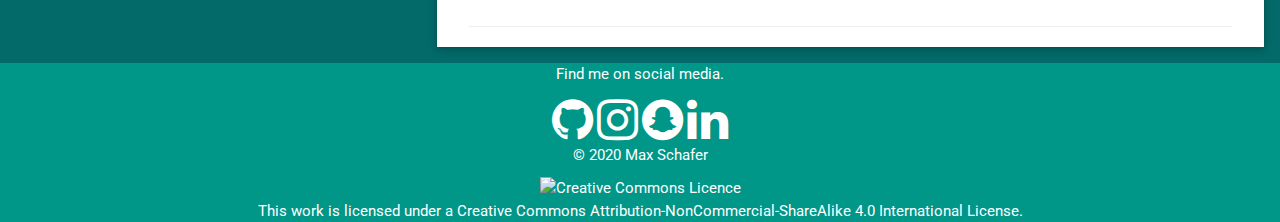
==== commit 51c563c2: "Update index.html" ====
--- a/index.html
+++ b/index.html
@@ -104,7 +104,7 @@
 
 
           <div class="w3-container">
-            <h5 class="w3-opacity"><b>Canadian Armed Forces (Departent of National Defence)</b></h5>
+            <h5 class="w3-opacity"><b>Canadian Armed Forces (Department of National Defence)</b></h5>
             <h6 class="w3-text-teal"><i class="fa fa-calendar fa-fw w3-margin-right"></i>Nov 2016 - <span
                 class="w3-tag w3-teal w3-round">Current</span></h6>
             <p>CIC officers are members of the Canadian Armed Forces and belong to the Cadet Organizations
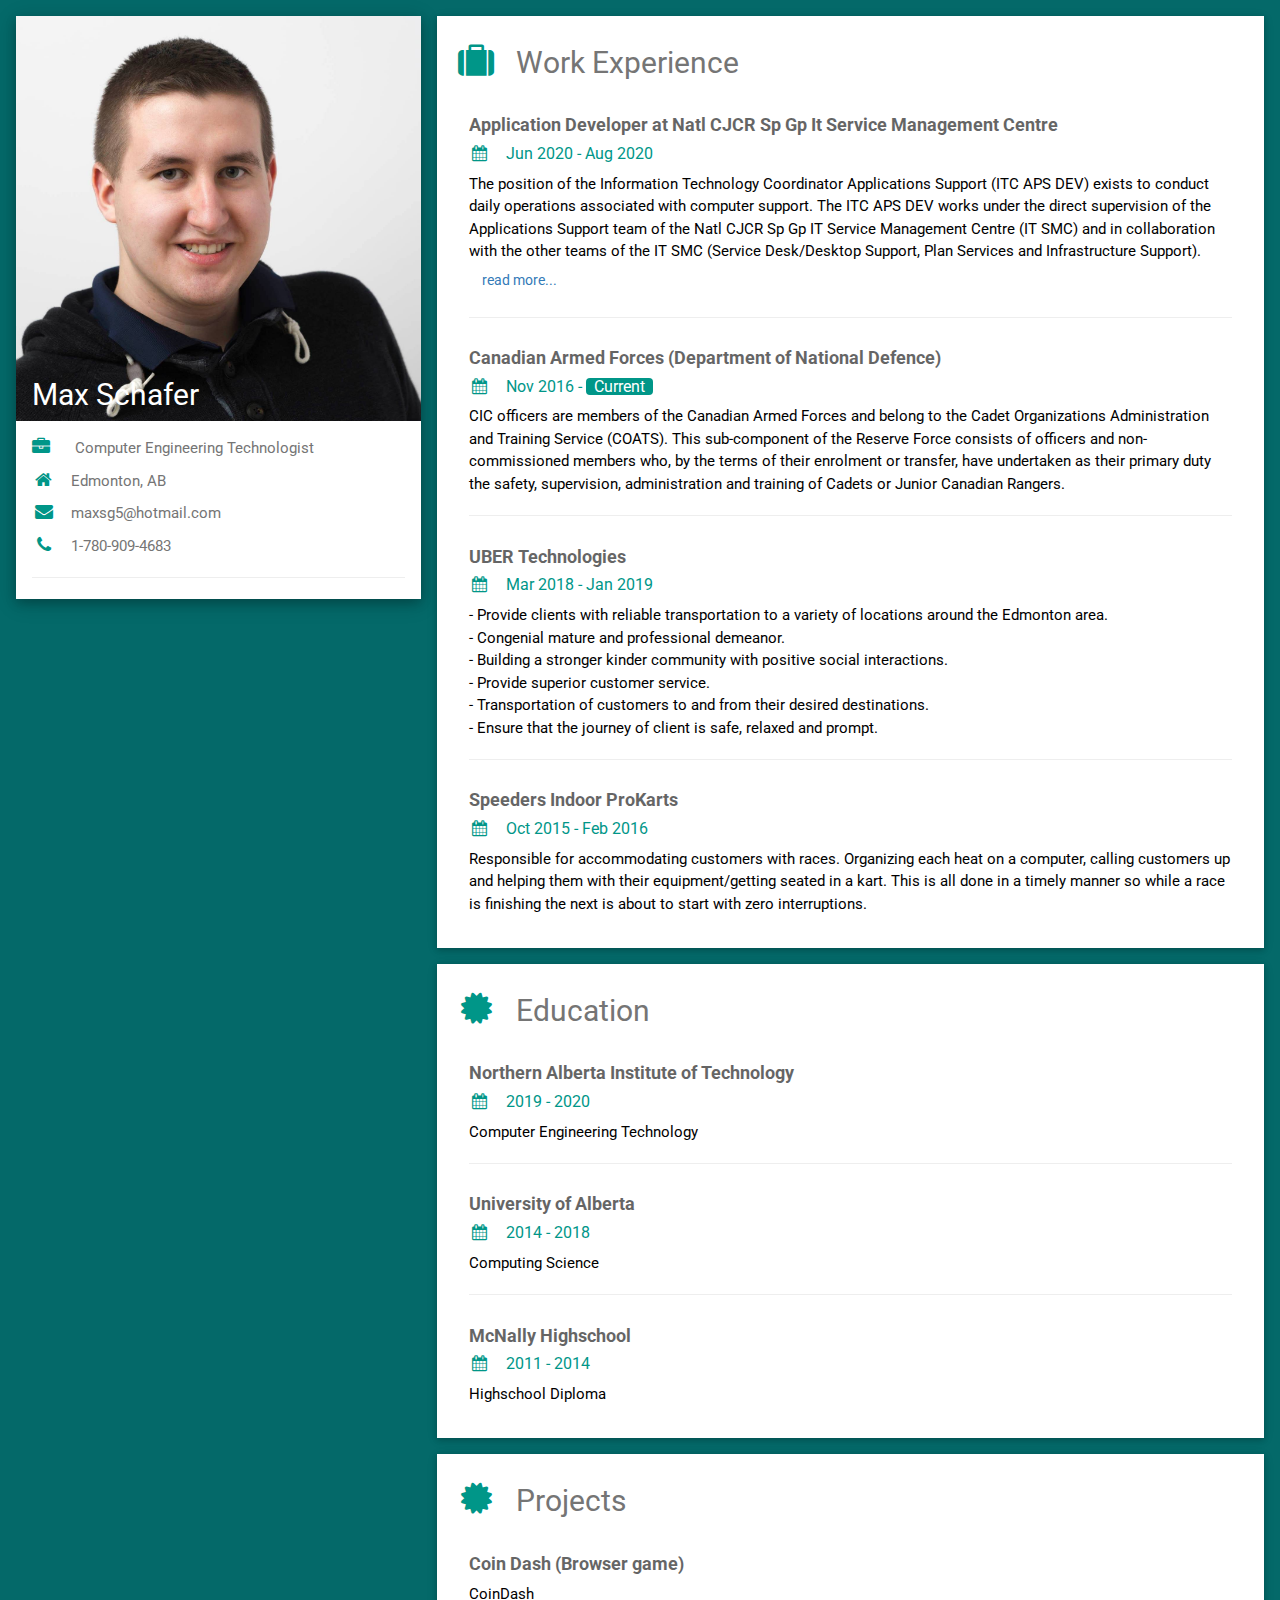
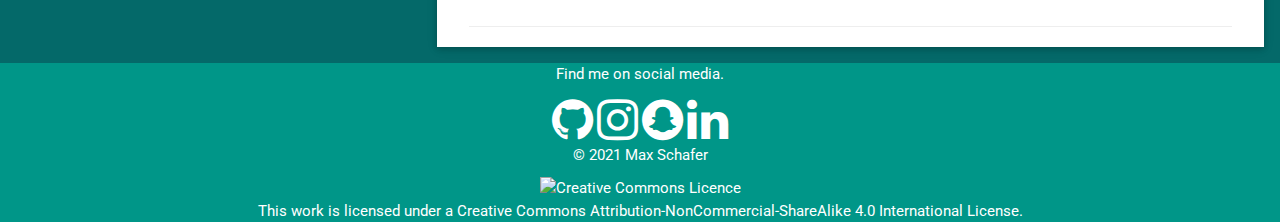
==== commit 868e780f: "Update index.html" ====
--- a/index.html
+++ b/index.html
@@ -191,7 +191,7 @@
 
       <a href="https://www.linkedin.com/in/max-schafer-111237116/"> <i class="fa fa-linkedin w3-hover-opacity"
           style="font-size: 48px;"> </i></a>
-      <p>&copy; 2020 Max Schafer</p>
+      <p>&copy; 2021 Max Schafer</p>
       <a rel="license" href="http://creativecommons.org/licenses/by-nc-sa/4.0/"><img alt="Creative Commons Licence"
           style="border-width:0" src="https://i.creativecommons.org/l/by-nc-sa/4.0/80x15.png" /></a><br />This work is
       licensed under a <a rel="license" href="http://creativecommons.org/licenses/by-nc-sa/4.0/">Creative Commons
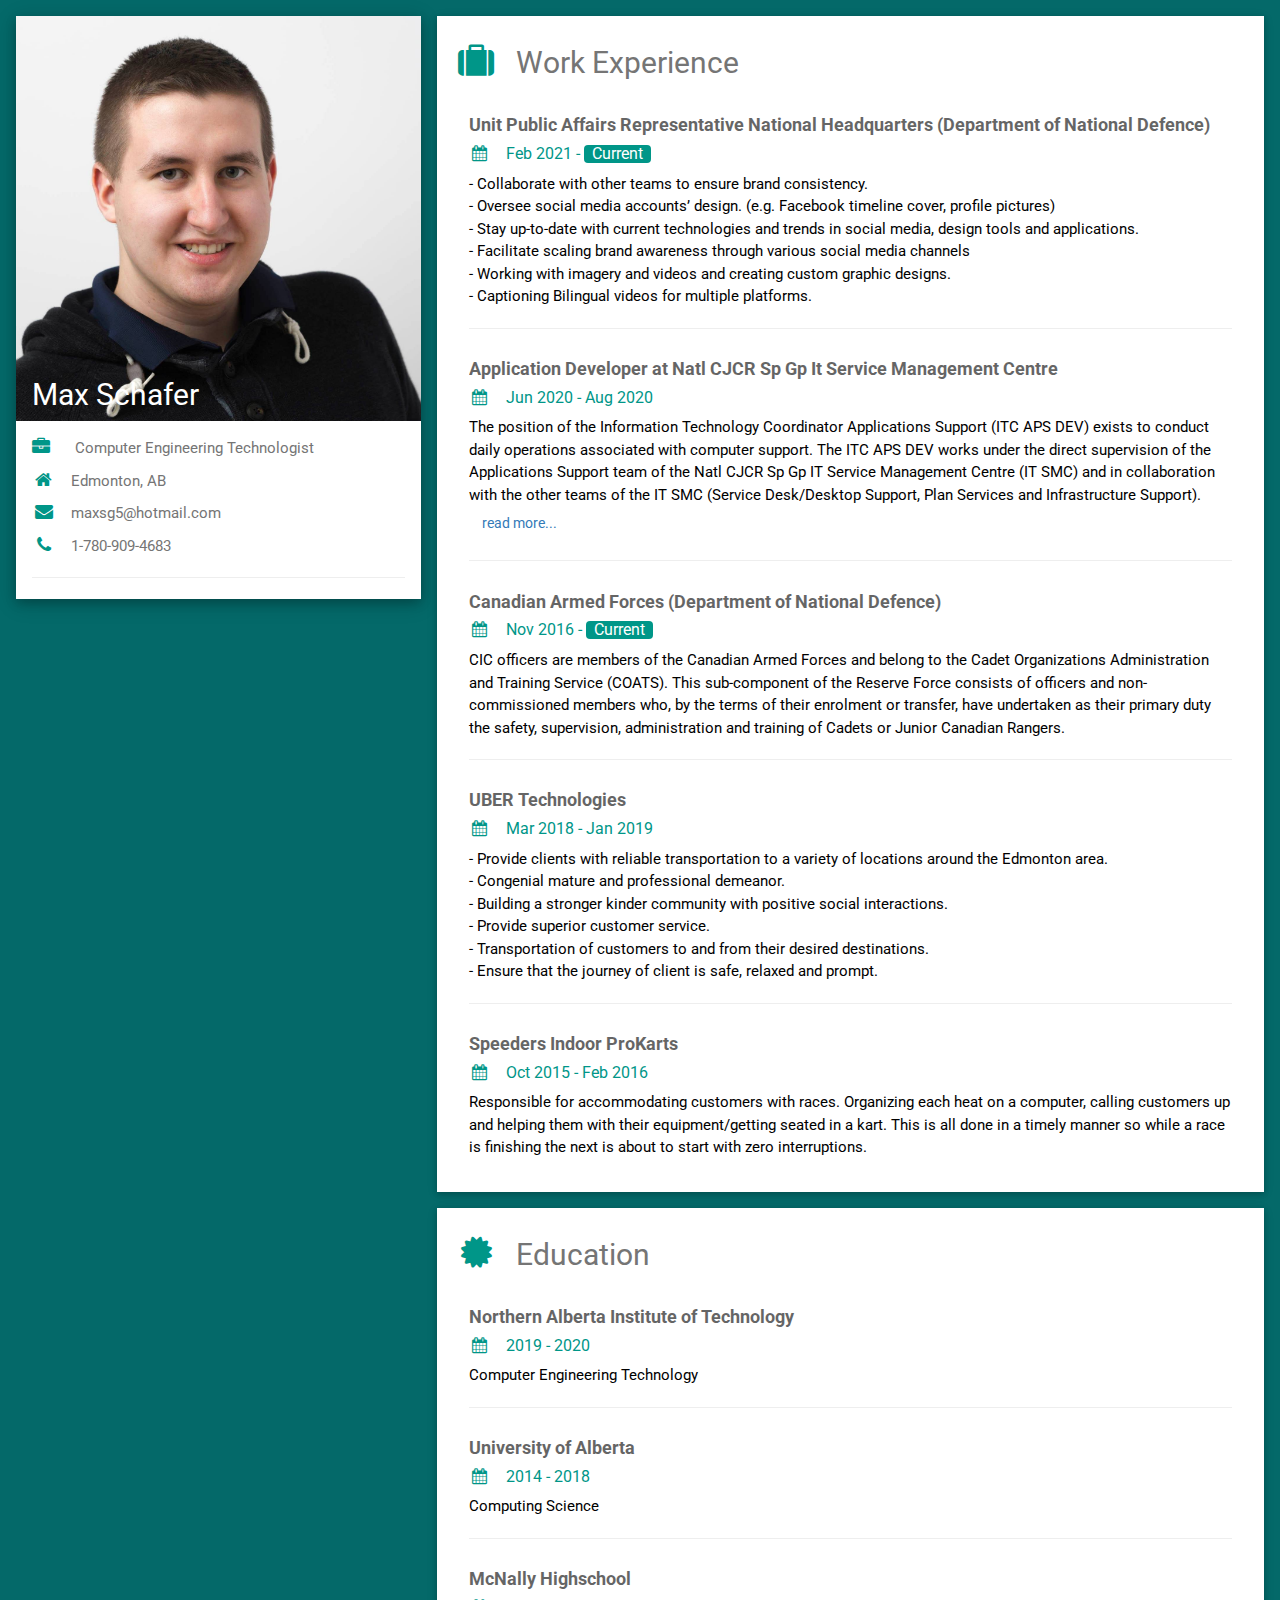
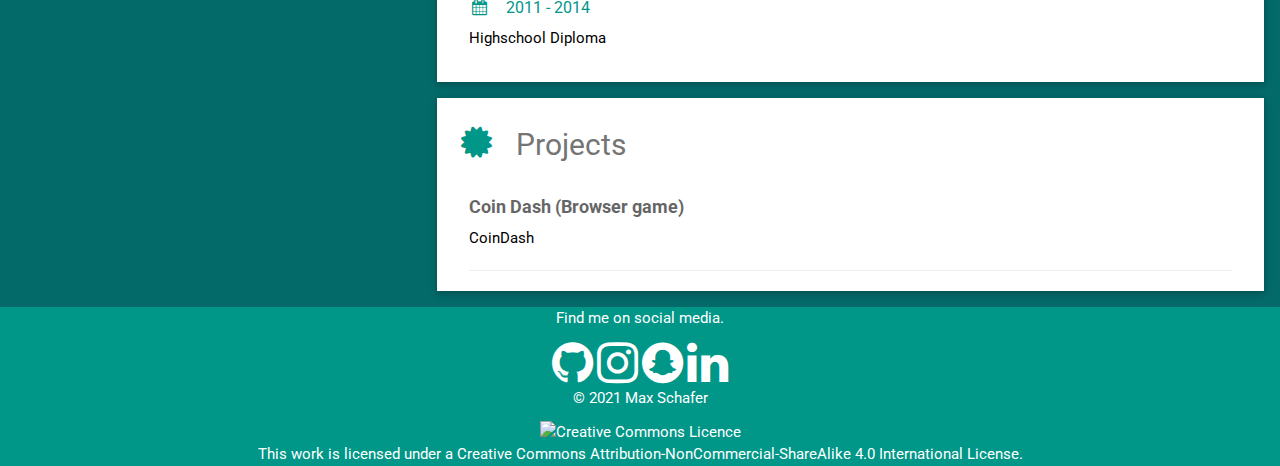
==== commit 06fc9226: "Update index.html" ====
--- a/index.html
+++ b/index.html
@@ -66,6 +66,19 @@
         <div class="w3-container w3-card w3-white w3-margin-bottom">
           <h2 class="w3-text-grey w3-padding-16"><i
               class="fa fa-suitcase fa-fw w3-margin-right w3-xxlarge w3-text-teal"></i>Work Experience</h2>
+          <div class="w3-container">
+                <h5 class="w3-opacity"><b>Unit Public Affairs Representative National Headquarters (Department of National Defence)</b></h5>
+                <h6 class="w3-text-teal"><i class="fa fa-calendar fa-fw w3-margin-right"></i>Feb 2021 - <span
+                  class="w3-tag w3-teal w3-round">Current</span></h6>
+                <p>- Collaborate with other teams to ensure brand consistency. <br>
+                  - Oversee social media accounts’ design. (e.g. Facebook timeline cover, profile pictures) <br>
+                  - Stay up-to-date with current technologies and trends in social media, design tools and applications. <br>
+                  - Facilitate scaling brand awareness through various social media channels <br>
+                  - Working with imagery and videos and creating custom graphic designs. <br>
+                  - Captioning Bilingual videos for multiple platforms.
+                </p>
+                <hr>
+              </div>
 
           <div class="w3-container">
             <h5 class="w3-opacity"><b>Application Developer at Natl CJCR Sp Gp It Service Management Centre</b></h5>
